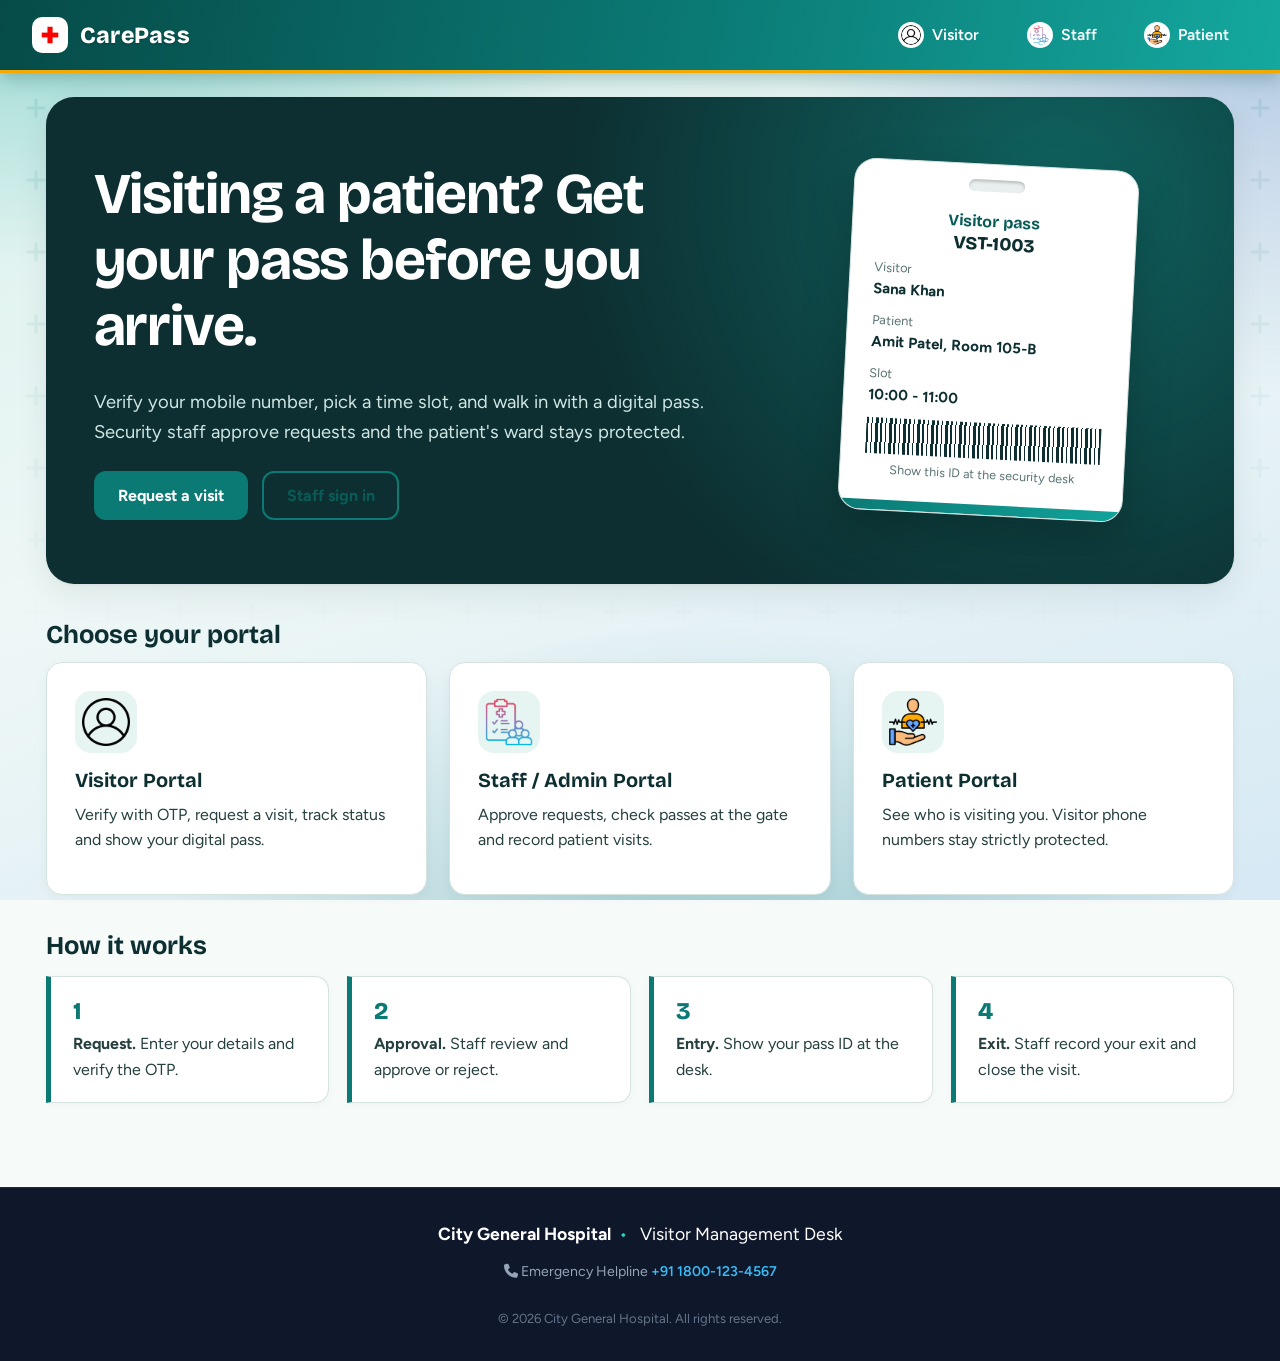
==== CarePass_Visitor_Management/index.html @ b6d41eb0 "Add visitor management portal with multi-step booking flow - Implement visitor.js for handling the m" ====
<!DOCTYPE html>
<html lang="en">
<head>
  <meta charset="UTF-8">
  <meta name="viewport" content="width=device-width, initial-scale=1">
  <title>CarePass | Hospital Visitor Management System</title>
  <link rel="preconnect" href="https://fonts.googleapis.com">
  <link rel="preconnect" href="https://fonts.gstatic.com" crossorigin>
  <link href="https://fonts.googleapis.com/css2?family=Bricolage+Grotesque:wght@700;800&family=Figtree:wght@400;600;700&display=swap" rel="stylesheet">
  <!-- Font Awesome 6.5 Icon Library -->
  <link rel="stylesheet" href="https://cdnjs.cloudflare.com/ajax/libs/font-awesome/6.5.2/css/all.min.css">
  <link rel="stylesheet" href="css/common.css">
  <link rel="stylesheet" href="css/home.css">
</head>

<body>
  <a class="skip-link" href="#main">Skip to content</a>

  <header class="top-bar">
    <a class="brand" href="index.html">
      <img src="images/red-cross.png" alt="" class="brand-logo-img">
      CarePass
    </a>
    <nav aria-label="Portals">
      <a href="visitor.html"><img src="images/visitor-icon.png" alt="" class="nav-icon" aria-hidden="true">Visitor</a>
      <a href="staff.html"><img src="images/staff-icon.png" alt="" class="nav-icon" aria-hidden="true">Staff</a>
      <a href="patient.html"><img src="images/patient-icon.png" alt="" class="nav-icon" aria-hidden="true">Patient</a>
    </nav>
  </header>

  <main id="main">

    <section class="hero" aria-labelledby="hero-title">
      <div>
        <h1 id="hero-title">Visiting a patient? Get your pass before you arrive.</h1>
        <p>Verify your mobile number, pick a time slot, and walk in with a digital pass.
           Security staff approve requests and the patient's ward stays protected.</p>
        <div class="button-row">
          <a class="btn" href="visitor.html">Request a visit</a>
          <a class="btn ghost" href="staff.html">Staff sign in</a>
        </div>
      </div>

      <article class="pass" aria-label="Sample visitor pass">
        <h2>Visitor pass</h2>
        <p class="pass-id">VST-1003</p>
        <dl>
          <dt>Visitor</dt><dd>Sana Khan</dd>
          <dt>Patient</dt><dd>Amit Patel, Room 105-B</dd>
          <dt>Slot</dt><dd>10:00 - 11:00</dd>
        </dl>
        <div class="barcode" aria-hidden="true"></div>
        <small>Show this ID at the security desk</small>
      </article>
    </section>

    <section aria-labelledby="portals-title">
      <h2 id="portals-title">Choose your portal</h2>
      <div class="grid">
        <a class="card" href="visitor.html">
          <div class="card-icon-wrapper">
            <img src="images/visitor-icon.png" alt="" class="portal-card-img">
          </div>
          <h3>Visitor Portal</h3>
          <p>Verify with OTP, request a visit, track status and show your digital pass.</p>
        </a>
        <a class="card" href="staff.html">
          <div class="card-icon-wrapper">
            <img src="images/staff-icon.png" alt="" class="portal-card-img">
          </div>
          <h3>Staff / Admin Portal</h3>
          <p>Approve requests, check passes at the gate and record patient visits.</p>
        </a>
        <a class="card" href="patient.html">
          <div class="card-icon-wrapper">
            <img src="images/patient-icon.png" alt="" class="portal-card-img">
          </div>
          <h3>Patient Portal</h3>
          <p>See who is visiting you. Visitor phone numbers stay strictly protected.</p>
        </a>
      </div>
    </section>

    <section aria-labelledby="how-title">
      <h2 id="how-title">How it works</h2>
      <ol class="steps">
        <li><strong>Request.</strong> Enter your details and verify the OTP.</li>
        <li><strong>Approval.</strong> Staff review and approve or reject.</li>
        <li><strong>Entry.</strong> Show your pass ID at the desk.</li>
        <li><strong>Exit.</strong> Staff record your exit and close the visit.</li>
      </ol>
    </section>

  </main>

  <!-- Site Footer (Matched to first project) -->
  <footer class="site-footer">
    <div class="footer-container">
      <address class="footer-info">
        <p class="footer-title"><strong>City General Hospital</strong><span aria-hidden="true">•</span> Visitor Management Desk</p>
        <div class="footer-details">
          <p><i class="fa-solid fa-phone" aria-hidden="true"></i> <span>Emergency Helpline</span> <a href="tel:+9118001234567">+91 1800-123-4567</a></p>
        </div>
        <p class="footer-copyright">&copy; 2026 City General Hospital. All rights reserved.</p>
      </address>
    </div>
  </footer>

</body>
</html>
---- CarePass_Visitor_Management/css/common.css ----
/* ==========================================================================
   common.css - CarePass Visitor Management
   Global Design Tokens, Base Typography, Layout, Top Bar, Buttons,
   Forms, Cards, Status Chips, Tables, Stats, Toast, Pass, Footer & Common Responsive
   ========================================================================== */

/* 1. DESIGN TOKENS --------------------------------------------------------- */
:root {
  --ink: #0d2f31;
  --teal: #0b7a75;
  --teal-dark: #085c58;
  --mint: #e7f5f2;
  --paper: #f6faf9;
  --line: #d5e3e0;
  --text: #25403f;
  --muted: #587372;

  --amber: #946300;
  --amber-soft: #fff1cc;
  --green: #14804f;
  --green-soft: #d9f3e6;
  --blue: #2457b8;
  --blue-soft: #e1eafc;
  --red: #b42535;
  --red-soft: #fde3e6;
  --grey-soft: #e9eeee;

  --radius: 16px;
  --shadow: 0 1px 3px rgba(13, 47, 49, 0.06), 0 12px 32px rgba(13, 47, 49, 0.08);

  --font-body: 'Figtree', system-ui, sans-serif;
  --font-heading: 'Bricolage Grotesque', 'Figtree', system-ui, sans-serif;
}

/* 2. BASE & RESET ---------------------------------------------------------- */
* {
  box-sizing: border-box;
}

[hidden] {
  display: none !important;
}

body {
  margin: 0;
  font: 16px/1.6 var(--font-body);
  color: var(--text);
  background-color: var(--paper);
  /* Soft teal / blue glow on a light medical-white base */
  background-image:
    radial-gradient(900px 520px at 6% -6%,  rgba(18, 163, 154, 0.38), transparent 62%),
    radial-gradient(780px 520px at 100% 8%, rgba(36, 87, 184, 0.25),  transparent 62%),
    radial-gradient(900px 620px at 55% 112%, rgba(11, 122, 117, 0.32), transparent 62%),
    linear-gradient(160deg, #d8f1ec 0%, #eef7f6 46%, #d6e9f4 100%);
  background-attachment: fixed;
  display: flex;
  flex-direction: column;
  min-height: 100vh;
}

/* Faint medical-cross pattern over the gradient (decorative only) */
body::before {
  content: "";
  position: fixed;
  inset: 0;
  z-index: -1;
  pointer-events: none;
  background-image: url("data:image/svg+xml,%3Csvg xmlns='http://www.w3.org/2000/svg' width='72' height='72'%3E%3Cpath d='M36 28v16M28 36h16' stroke='%230b7a75' stroke-width='3' stroke-linecap='round' fill='none'/%3E%3C/svg%3E");
  opacity: 0.12;
  -webkit-mask-image: linear-gradient(180deg, #000 0%, transparent 75%);
  mask-image: linear-gradient(180deg, #000 0%, transparent 75%);
}

h1, h2, h3, h4 {
  margin: 0 0 0.5em;
  font-family: var(--font-heading);
  color: var(--ink);
  line-height: 1.15;
}

h1 {
  font-size: clamp(2.2rem, 5vw, 3.6rem);
  letter-spacing: -0.02em;
}

h2 { font-size: 1.6rem; }
h3 { font-size: 1.25rem; }

p {
  margin: 0 0 0.8em;
}

a {
  color: var(--teal-dark);
}

:focus-visible {
  outline: 3px solid #f2a900;
  outline-offset: 2px;
  border-radius: 6px;
}

.skip-link {
  position: absolute;
  left: -999px;
}

.skip-link:focus {
  left: 8px;
  top: 8px;
  z-index: 99;
  padding: 0.5em 1em;
  background: #fff;
}

.hint {
  color: var(--muted);
  font-size: 0.92rem;
}

/* 3. LAYOUT & TOP BAR ------------------------------------------------------ */
main {
  max-width: 1480px;
  width: 96%;
  margin: 0 auto;
  padding: 24px 20px 48px;
  flex: 1;
}

section {
  margin-bottom: 36px;
}

.page-bar {
  display: flex;
  flex-wrap: wrap;
  justify-content: space-between;
  align-items: center;
  gap: 14px;
  margin-bottom: 22px;
}

.page-bar h1,
.page-bar h2,
.page-bar p {
  margin: 0;
}

/* Top bar navigation */
.top-bar {
  position: sticky;
  top: 0;
  z-index: 10;
  display: flex;
  flex-wrap: wrap;
  justify-content: space-between;
  align-items: center;
  gap: 14px;
  padding: 14px 32px;
  background: linear-gradient(100deg, #064b48 0%, #0b7a75 55%, #14a89f 100%);
  border-bottom: 3px solid #f2a900;
  box-shadow: 0 6px 18px rgba(6, 75, 72, 0.28);
}

.brand {
  display: flex;
  align-items: center;
  gap: 12px;
  font: 800 1.45rem var(--font-heading);
  letter-spacing: 0.01em;
  color: #fff;
  text-shadow: 0 1px 2px rgba(0, 0, 0, 0.25);
  text-decoration: none;
}

.brand-logo-img {
  width: 36px;
  height: 36px;
  object-fit: contain;
  vertical-align: middle;
  padding: 3px;
  background: #fff;
  border-radius: 10px;
}

/* White chip keeps the coloured icons readable on the teal header */
.nav-icon {
  width: 26px;
  height: 26px;
  padding: 3px;
  object-fit: contain;
  vertical-align: middle;
  margin-right: 8px;
  background: #fff;
  border-radius: 50%;
}

.top-bar nav {
  display: flex;
  align-items: center;
  gap: 10px;
}

.top-bar nav a {
  display: inline-flex;
  align-items: center;
  padding: 0.5em 1.2em;
  border-radius: 99px;
  color: #fff;
  font-weight: 600;
  font-size: 0.98rem;
  text-decoration: none;
  transition: background 0.15s ease, color 0.15s ease;
}

.top-bar nav a:hover {
  background: rgba(255, 255, 255, 0.22);
}

.top-bar nav a[aria-current] {
  background: #fff;
  color: var(--teal-dark);
}

/* 4. BUTTONS --------------------------------------------------------------- */
.btn {
  display: inline-flex;
  align-items: center;
  justify-content: center;
  gap: 0.6em;
  padding: 0.8em 1.4em;
  border: 2px solid var(--teal);
  border-radius: 12px;
  background: var(--teal);
  color: #fff;
  font: 700 1rem var(--font-body);
  text-decoration: none;
  cursor: pointer;
  transition: transform 0.08s ease, background 0.15s ease, border-color 0.15s ease;
}

.btn:hover {
  background: var(--teal-dark);
  border-color: var(--teal-dark);
}

.btn:active {
  transform: translateY(1px);
}

.btn.ghost {
  background: transparent;
  color: var(--teal-dark);
}

.btn.ghost:hover {
  background: var(--mint);
}

.btn.danger {
  border-color: var(--red);
  background: var(--red);
  color: #fff;
}

.btn.danger:hover {
  background: #931b28;
  border-color: #931b28;
}

.btn.small {
  padding: 0.4em 0.95em;
  border-radius: 9px;
  font-size: 0.88rem;
}

.btn.full {
  width: 100%;
}

/* 5. CARDS (Base) ---------------------------------------------------------- */
.card {
  padding: 28px;
  border: 1px solid var(--line);
  border-radius: var(--radius);
  background: #fff;
  box-shadow: 0 3px 12px rgba(13, 47, 49, 0.04);
}

a.card {
  display: block;
  color: inherit;
  text-decoration: none;
  transition: transform 0.12s ease, box-shadow 0.12s ease, border-color 0.12s ease;
}

a.card:hover {
  transform: translateY(-2px);
  border-color: var(--teal);
  box-shadow: var(--shadow);
}

/* 6. FORMS & INPUTS (Base) ------------------------------------------------- */
form {
  display: grid;
  gap: 18px;
}

fieldset {
  display: grid;
  gap: 18px;
  margin: 0;
  padding: 24px;
  border: 1px solid var(--line);
  border-radius: var(--radius);
  background: #fff;
}

legend {
  padding: 0 10px;
  font: 700 1.15rem var(--font-heading);
  color: var(--ink);
}

label {
  display: grid;
  gap: 6px;
  font-weight: 600;
  font-size: 0.96rem;
  color: var(--ink);
}

input,
select,
textarea {
  width: 100%;
  padding: 12px 16px;
  border: 1.5px solid var(--line);
  border-radius: 12px;
  font: inherit;
  font-size: 0.98rem;
  color: var(--text);
  background: #fff;
  transition: border-color 0.15s ease, box-shadow 0.15s ease;
}

input:focus,
select:focus,
textarea:focus {
  border-color: var(--teal);
  box-shadow: 0 0 0 3px var(--mint);
  outline: none;
}

.form-row {
  display: grid;
  grid-template-columns: repeat(auto-fit, minmax(200px, 1fr));
  gap: 16px;
}

/* 7. STATUS CHIPS ---------------------------------------------------------- */
.chip {
  display: inline-flex;
  align-items: center;
  padding: 0.3em 0.85em;
  border-radius: 99px;
  font-weight: 700;
  font-size: 0.8rem;
  letter-spacing: 0.03em;
  text-transform: uppercase;
}

.chip[data-status="PENDING"]   { background: var(--amber-soft); color: var(--amber); }
.chip[data-status="APPROVED"]  { background: var(--blue-soft);  color: var(--blue); }
.chip[data-status="ACTIVE"]    { background: var(--green-soft); color: var(--green); }
.chip[data-status="EXITED"]    { background: var(--grey-soft);  color: var(--muted); }
.chip[data-status="REJECTED"],
.chip[data-status="CANCELLED"],
.chip[data-status="OVERDUE"]   { background: var(--red-soft);   color: var(--red); }

/* 8. TABLES ---------------------------------------------------------------- */
.table-wrap {
  overflow-x: auto;
  border: 1px solid var(--line);
  border-radius: var(--radius);
  background: #fff;
  box-shadow: 0 2px 8px rgba(0, 0, 0, 0.03);
}

table {
  width: 100%;
  border-collapse: collapse;
  font-size: 0.95rem;
}

caption {
  padding: 16px 20px;
  text-align: left;
  font: 700 1.1rem var(--font-heading);
  color: var(--ink);
}

.table-title {
  margin: 0;
  padding: 16px 20px;
  font: 700 1.1rem var(--font-heading);
  color: var(--ink);
}

th, td {
  padding: 14px 18px;
  border-top: 1px solid var(--line);
  text-align: left;
  white-space: nowrap;
}

th {
  background: var(--mint);
  color: var(--ink);
  font-size: 0.86rem;
  font-weight: 700;
}

tbody tr:hover {
  background: #fafdfc;
}

tr.late {
  background: var(--red-soft);
}

td.empty {
  padding: 32px;
  text-align: center;
  color: var(--muted);
  white-space: normal;
}

/* 9. STATS COUNTERS -------------------------------------------------------- */
.stats {
  display: grid;
  grid-template-columns: repeat(auto-fit, minmax(180px, 1fr));
  gap: 18px;
  margin: 0 0 32px;
}

.stats div {
  padding: 18px 22px;
  border: 1px solid var(--line);
  border-top: 5px solid var(--teal);
  border-radius: var(--radius);
  background: #fff;
  box-shadow: 0 2px 8px rgba(0, 0, 0, 0.02);
  transition: transform 0.2s ease, box-shadow 0.2s ease, border-top-color 0.2s ease;
}

.stats div:hover {
  transform: translateY(-6px) scale(1.03);
  box-shadow: 0 14px 28px rgba(13, 47, 49, 0.16);
  border-top-color: #f2a900;
}

@media (prefers-reduced-motion: reduce) {
  .stats div,
  .stats div:hover {
    transition: none;
    transform: none;
  }
}

.stats .warning {
  border-top-color: var(--red);
}

.stats dt {
  color: var(--muted);
  font-size: 0.92rem;
  font-weight: 600;
}

.stats dd {
  margin: 6px 0 0;
  font: 800 2.4rem var(--font-heading);
  color: var(--ink);
}

/* 10. TOAST NOTIFICATION --------------------------------------------------- */
#toast {
  position: fixed;
  bottom: 24px;
  left: 50%;
  z-index: 50;
  padding: 0.9em 1.6em;
  border-radius: 14px;
  background: var(--ink);
  color: #fff;
  box-shadow: var(--shadow);
  opacity: 0;
  pointer-events: none;
  transform: translate(-50%, 30px);
  transition: 0.25s;
  font-weight: 600;
}

#toast.show {
  opacity: 1;
  transform: translate(-50%, 0);
}

#toast.error {
  background: var(--red);
}

/* 11. VISITOR PASS (Core Signature Element) -------------------------------- */
.pass {
  position: relative;
  width: 285px;
  padding: 48px 24px 24px;
  overflow: hidden;
  border: 1px solid var(--line);
  border-radius: 22px;
  background: #fff;
  color: var(--text);
  box-shadow: 0 20px 45px rgba(0, 0, 0, 0.22);
}

.pass::before {
  content: "";
  position: absolute;
  top: 15px;
  left: 50%;
  width: 56px;
  height: 12px;
  margin-left: -28px;
  border-radius: 99px;
  background: var(--grey-soft);
  box-shadow: inset 0 2px 3px rgba(0, 0, 0, 0.2);
}

.pass::after {
  content: "";
  position: absolute;
  right: 0;
  bottom: 0;
  left: 0;
  height: 10px;
  background: linear-gradient(90deg, var(--teal), #12a39a);
}

.pass h2,
.pass h4 {
  margin: 0;
  text-align: center;
  color: var(--teal-dark);
  font-size: 1rem;
}

.pass-id {
  margin: 0.1em 0 0.4em;
  text-align: center;
  font: 800 1.8rem var(--font-heading);
  color: var(--ink);
}

.pass dl {
  margin: 0;
  font-size: 0.93rem;
}

.pass dt {
  color: var(--muted);
  font-size: 0.8rem;
}

.pass dd {
  margin: 0 0 0.6em;
  color: var(--ink);
  font-weight: 700;
}

.pass small {
  display: block;
  margin-bottom: 6px;
  text-align: center;
  color: var(--muted);
  font-size: 0.78rem;
}

.barcode {
  height: 36px;
  margin: 10px 0 6px;
  background: repeating-linear-gradient(
    90deg,
    var(--ink) 0 2px, #fff 2px 5px, var(--ink) 5px 6px,
    #fff 6px 9px, var(--ink) 9px 12px, #fff 12px 14px
  );
}

/* 12. SHARED RECORDS / AUDIT FOOTER BAR ------------------------------------ */
.audit-log-footer-bar {
  display: flex;
  flex-wrap: wrap;
  justify-content: space-between;
  align-items: center;
  gap: 14px;
  margin-top: 16px;
  padding: 12px 16px;
  background: #f8fafc;
  border: 1px solid var(--line);
  border-radius: 14px;
}

.log-count-indicator {
  font-size: 0.88rem;
  color: var(--muted);
  font-weight: 600;
}

/* 13. SITE FOOTER ---------------------------------------------------------- */
.site-footer {
  background: #0f172a;
  color: #94a3b8;
  padding: 32px 24px;
  margin-top: auto;
  font-size: 0.9rem;
  border-top: 1px solid #1e293b;
}

.footer-container {
  max-width: 1480px;
  width: 96%;
  margin: 0 auto;
  text-align: center;
}

.footer-info {
  font-style: normal;
}

.footer-title {
  color: #ffffff;
  font-size: 1.1rem;
  margin: 0;
}

.footer-title span {
  color: #2dd4bf;
  margin: 0 8px;
}

.footer-details {
  display: flex;
  justify-content: center;
  align-items: center;
  flex-wrap: wrap;
  gap: 14px;
  font-size: 0.88rem;
  margin-top: 12px;
  color: #94a3b8;
}

.footer-details a {
  color: #38bdf8;
  text-decoration: none;
  font-weight: 600;
}

.footer-details a:hover {
  text-decoration: underline;
}

.footer-copyright {
  margin: 14px 0 0;
  font-size: 0.82rem;
  color: #64748b;
}

/* 14. COMMON RESPONSIVE & ACCESSIBILITY ------------------------------------- */
@media (max-width: 600px) {
  main {
    padding: 20px 14px 44px;
  }

  h1 {
    font-size: 1.9rem;
  }

  .top-bar {
    padding: 12px 16px;
  }

  .top-bar nav {
    width: 100%;
    justify-content: space-around;
    margin-top: 8px;
    padding-top: 8px;
    border-top: 1px solid rgba(255, 255, 255, 0.35);
  }

  .top-bar nav a {
    padding: 0.4em 0.8em;
    font-size: 0.9rem;
  }

  .stats {
    grid-template-columns: repeat(2, 1fr);
  }

  .page-bar {
    flex-direction: column;
    align-items: flex-start;
  }
}

@media (prefers-reduced-motion: reduce) {
  * {
    animation: none !important;
    transition: none !important;
  }
}


/* NOTIFICATION BADGE ------------------------------------------------------- */
/* Red circle with a white number. Shown on the staff portal for new requests. */
.badge {
  display: inline-flex;
  align-items: center;
  justify-content: center;
  min-width: 22px;
  height: 22px;
  padding: 0 6px;
  margin-left: 8px;
  border-radius: 999px;
  background: #e11d2e;
  color: #ffffff;
  font: 700 0.78rem/1 var(--font-body);
  box-shadow: 0 0 0 2px #ffffff;
  vertical-align: middle;
}

.badge.pulse {
  animation: badge-pulse 0.9s ease-out 2;
}

@keyframes badge-pulse {
  0%   { transform: scale(1);   box-shadow: 0 0 0 2px #fff, 0 0 0 0 rgba(225, 29, 46, 0.6); }
  50%  { transform: scale(1.3); box-shadow: 0 0 0 2px #fff, 0 0 0 10px rgba(225, 29, 46, 0); }
  100% { transform: scale(1);   box-shadow: 0 0 0 2px #fff, 0 0 0 0 rgba(225, 29, 46, 0); }
}

@media (prefers-reduced-motion: reduce) {
  .badge.pulse { animation: none; }
}
---- CarePass_Visitor_Management/css/home.css ----
/* ==========================================================================
   home.css - CarePass Visitor Management
   Home / Landing Page Styles (Hero Section, Portal Selection Grid,
   "How It Works" Steps, Demo Notes, and Home Responsive)
   ========================================================================== */

/* 1. HERO SECTION ---------------------------------------------------------- */
.hero {
  display: grid;
  grid-template-columns: 1.25fr 0.75fr;
  align-items: center;
  gap: 36px;
  padding: 64px 48px;
  border-radius: 28px;
  color: #cfe6e3;
  background:
    radial-gradient(circle at 85% 20%, rgba(18, 163, 154, 0.45), transparent 45%),
    var(--ink);
  box-shadow: var(--shadow);
}

.hero h1 {
  color: #fff;
}

.hero p {
  max-width: 36em;
  font-size: 1.15rem;
}

.hero .pass {
  justify-self: center;
  transform: rotate(3deg);
}

.button-row {
  display: flex;
  flex-wrap: wrap;
  gap: 14px;
  margin-top: 24px;
}

/* 2. PORTAL SELECTION GRID ------------------------------------------------- */
.grid {
  display: grid;
  grid-template-columns: repeat(auto-fit, minmax(280px, 1fr));
  gap: 22px;
}

.card-icon-wrapper {
  display: grid;
  place-items: center;
  width: 62px;
  height: 62px;
  margin-bottom: 16px;
  border-radius: 16px;
  background: var(--mint);
}

.portal-card-img {
  width: 48px;
  height: 48px;
  object-fit: contain;
  display: block;
}

/* 3. "HOW IT WORKS" NUMBERED STEPS ----------------------------------------- */
.steps {
  display: grid;
  grid-template-columns: repeat(auto-fit, minmax(220px, 1fr));
  gap: 18px;
  padding: 0;
  list-style: none;
  counter-reset: step;
}

.steps li {
  counter-increment: step;
  padding: 20px 22px;
  border-radius: 0 14px 14px 0;
  background: #fff;
  border: 1px solid var(--line);
  border-left: 5px solid var(--teal);
  box-shadow: 0 2px 8px rgba(0, 0, 0, 0.03);
}

.steps li::before {
  content: counter(step);
  display: block;
  font: 800 1.5rem var(--font-heading);
  color: var(--teal);
  margin-bottom: 6px;
}

/* 4. HOME RESPONSIVE ------------------------------------------------------- */
@media (max-width: 980px) {
  .hero {
    grid-template-columns: 1fr;
    padding: 40px 28px;
    gap: 28px;
  }

  .hero .pass {
    justify-self: center;
    transform: none;
  }
}
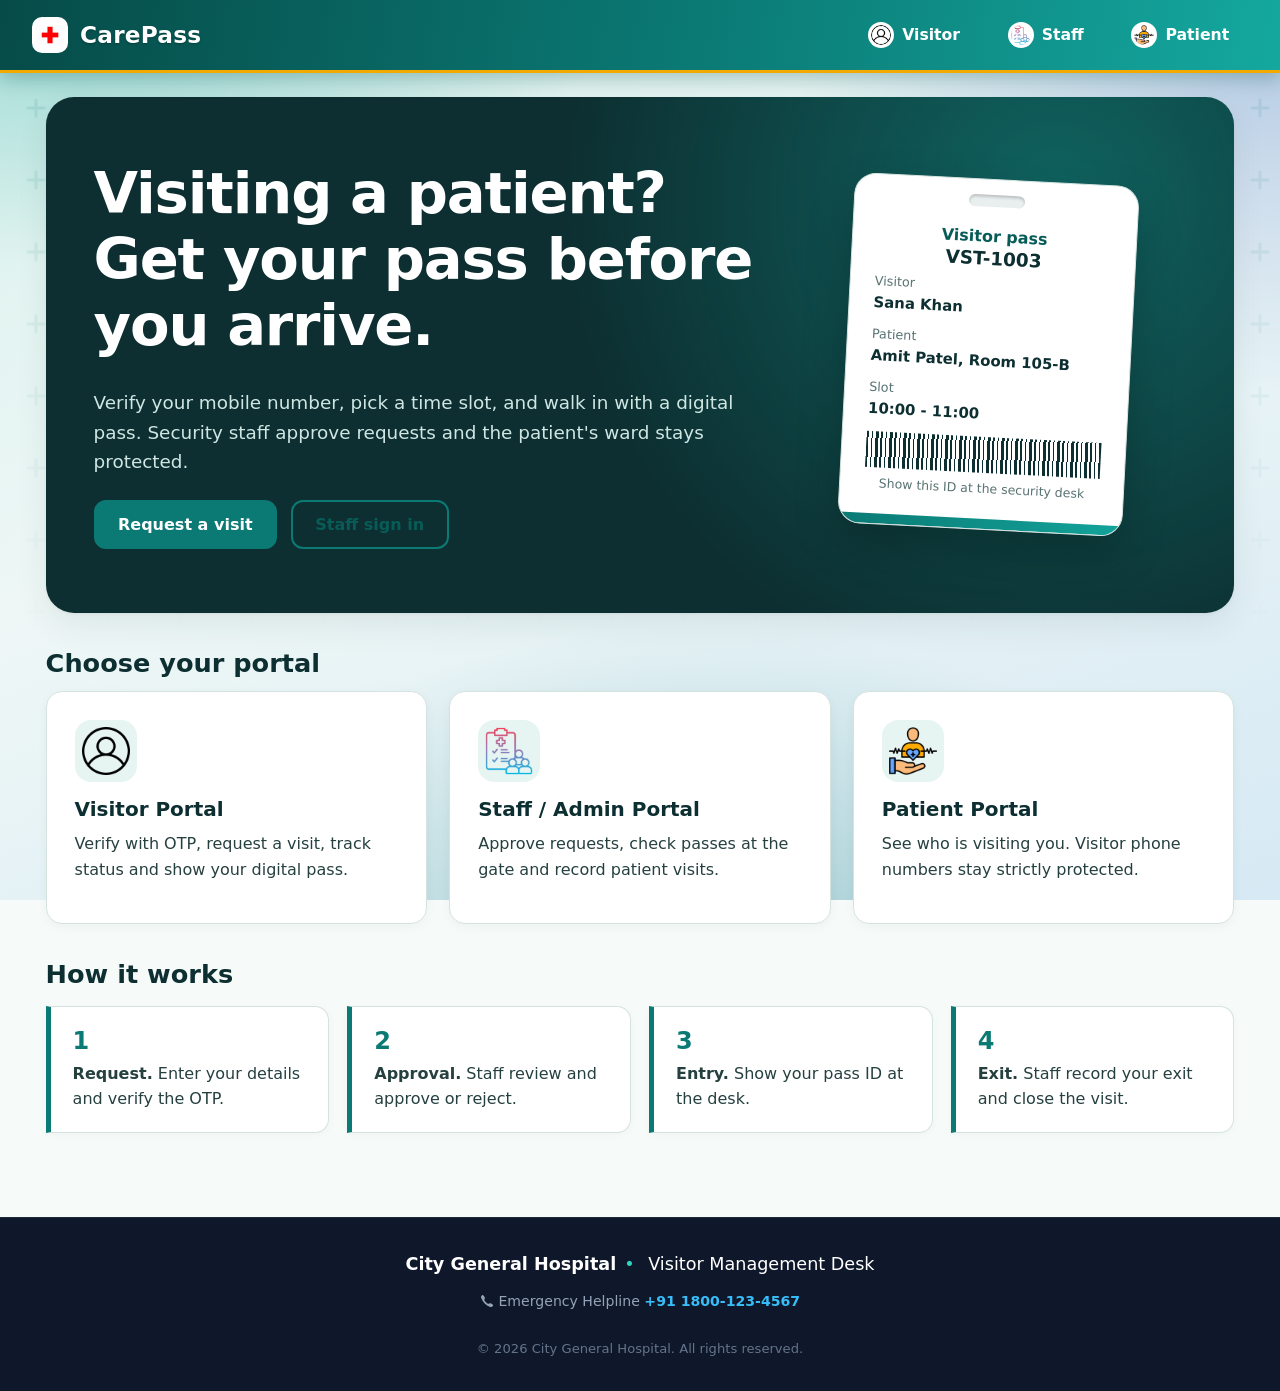
==== commit 431fae01: "Add common.js for shared utilities and visit management logic" ====
--- a/CarePass_Visitor_Management/index.html
+++ b/CarePass_Visitor_Management/index.html
@@ -3,12 +3,7 @@
 <head>
   <meta charset="UTF-8">
   <meta name="viewport" content="width=device-width, initial-scale=1">
-  <title>CarePass | Hospital Visitor Management System</title>
-  <link rel="preconnect" href="https://fonts.googleapis.com">
-  <link rel="preconnect" href="https://fonts.gstatic.com" crossorigin>
-  <link href="https://fonts.googleapis.com/css2?family=Bricolage+Grotesque:wght@700;800&family=Figtree:wght@400;600;700&display=swap" rel="stylesheet">
-  <!-- Font Awesome 6.5 Icon Library -->
-  <link rel="stylesheet" href="https://cdnjs.cloudflare.com/ajax/libs/font-awesome/6.5.2/css/all.min.css">
+  <title>Hospital Visitor Management System</title>
   <link rel="stylesheet" href="css/common.css">
   <link rel="stylesheet" href="css/home.css">
 </head>
@@ -21,6 +16,7 @@
       <img src="images/red-cross.png" alt="" class="brand-logo-img">
       CarePass
     </a>
+    
     <nav aria-label="Portals">
       <a href="visitor.html"><img src="images/visitor-icon.png" alt="" class="nav-icon" aria-hidden="true">Visitor</a>
       <a href="staff.html"><img src="images/staff-icon.png" alt="" class="nav-icon" aria-hidden="true">Staff</a>
@@ -49,6 +45,7 @@
           <dt>Patient</dt><dd>Amit Patel, Room 105-B</dd>
           <dt>Slot</dt><dd>10:00 - 11:00</dd>
         </dl>
+        
         <div class="barcode" aria-hidden="true"></div>
         <small>Show this ID at the security desk</small>
       </article>
@@ -99,10 +96,11 @@
       <address class="footer-info">
         <p class="footer-title"><strong>City General Hospital</strong><span aria-hidden="true">•</span> Visitor Management Desk</p>
         <div class="footer-details">
-          <p><i class="fa-solid fa-phone" aria-hidden="true"></i> <span>Emergency Helpline</span> <a href="tel:+9118001234567">+91 1800-123-4567</a></p>
+          <p><svg class="icon" aria-hidden="true" viewBox="0 0 16 16"><path d="M3.654 1.328a.678.678 0 0 0-1.015-.063L1.605 2.3c-.483.483-.661 1.169-.45 1.77a17.6 17.6 0 0 0 4.168 6.608 17.6 17.6 0 0 0 6.608 4.168c.601.211 1.287.033 1.77-.45l1.034-1.034a.678.678 0 0 0-.063-1.015l-2.307-1.794a.68.68 0 0 0-.58-.122l-2.19.547a1.75 1.75 0 0 1-1.657-.459L5.482 8.062a1.75 1.75 0 0 1-.46-1.657l.548-2.19a.68.68 0 0 0-.122-.58z"/></svg> <span>Emergency Helpline</span> <a href="tel:+9118001234567">+91 1800-123-4567</a></p>
         </div>
-        <p class="footer-copyright">&copy; 2026 City General Hospital. All rights reserved.</p>
+        
       </address>
+      <p class="footer-copyright">&copy; 2026 City General Hospital. All rights reserved.</p>
     </div>
   </footer>
 
--- a/CarePass_Visitor_Management/css/common.css
+++ b/CarePass_Visitor_Management/css/common.css
@@ -1,9 +1,3 @@
-/* ==========================================================================
-   common.css - CarePass Visitor Management
-   Global Design Tokens, Base Typography, Layout, Top Bar, Buttons,
-   Forms, Cards, Status Chips, Tables, Stats, Toast, Pass, Footer & Common Responsive
-   ========================================================================== */
-
 /* 1. DESIGN TOKENS --------------------------------------------------------- */
 :root {
   --ink: #0d2f31;
@@ -28,8 +22,8 @@
   --radius: 16px;
   --shadow: 0 1px 3px rgba(13, 47, 49, 0.06), 0 12px 32px rgba(13, 47, 49, 0.08);
 
-  --font-body: 'Figtree', system-ui, sans-serif;
-  --font-heading: 'Bricolage Grotesque', 'Figtree', system-ui, sans-serif;
+  --font-body: system-ui, 'Segoe UI', Roboto, Arial, sans-serif;
+  --font-heading: system-ui, 'Segoe UI', Roboto, Arial, sans-serif;
 }
 
 /* 2. BASE & RESET ---------------------------------------------------------- */
@@ -373,7 +367,8 @@
 .chip[data-status="PENDING"]   { background: var(--amber-soft); color: var(--amber); }
 .chip[data-status="APPROVED"]  { background: var(--blue-soft);  color: var(--blue); }
 .chip[data-status="ACTIVE"]    { background: var(--green-soft); color: var(--green); }
-.chip[data-status="EXITED"]    { background: var(--grey-soft);  color: var(--muted); }
+.chip[data-status="EXITED"],
+.chip[data-status="EXPIRED"]   { background: var(--grey-soft);  color: var(--muted); }
 .chip[data-status="REJECTED"],
 .chip[data-status="CANCELLED"],
 .chip[data-status="OVERDUE"]   { background: var(--red-soft);   color: var(--red); }
@@ -671,6 +666,7 @@
 
 .footer-copyright {
   margin: 14px 0 0;
+  text-align: center;
   font-size: 0.82rem;
   color: #64748b;
 }
@@ -751,3 +747,47 @@
 @media (prefers-reduced-motion: reduce) {
   .badge.pulse { animation: none; }
 }
+
+/* Visually hidden text (still read by screen readers) */
+.sr-only {
+  position: absolute;
+  width: 1px;
+  height: 1px;
+  margin: -1px;
+  padding: 0;
+  overflow: hidden;
+  clip: rect(0, 0, 0, 0);
+  white-space: nowrap;
+  border: 0;
+}
+
+.demo-note {
+  margin: 0 0 12px;
+  font-size: 0.85rem;
+}
+
+/* ── Inline SVG icons ──────────────────────────────────────────────────── */
+/* Used wherever <i> tags previously held emoji/unicode glyphs.             */
+svg.icon {
+  display: inline-block;
+  width:  1em;
+  height: 1em;
+  vertical-align: -0.125em;   /* optical baseline alignment                */
+  fill: currentColor;
+  flex-shrink: 0;
+  line-height: 1;
+}
+
+/* Slightly larger in highlight/step contexts */
+.highlight-item svg.icon,
+.step-num svg.icon {
+  width:  1.15em;
+  height: 1.15em;
+}
+
+/* Success circle checkmark */
+.success-icon-box svg.icon {
+  width:  2rem;
+  height: 2rem;
+}
+
--- a/CarePass_Visitor_Management/css/home.css
+++ b/CarePass_Visitor_Management/css/home.css
@@ -1,9 +1,3 @@
-/* ==========================================================================
-   home.css - CarePass Visitor Management
-   Home / Landing Page Styles (Hero Section, Portal Selection Grid,
-   "How It Works" Steps, Demo Notes, and Home Responsive)
-   ========================================================================== */
-
 /* 1. HERO SECTION ---------------------------------------------------------- */
 .hero {
   display: grid;
